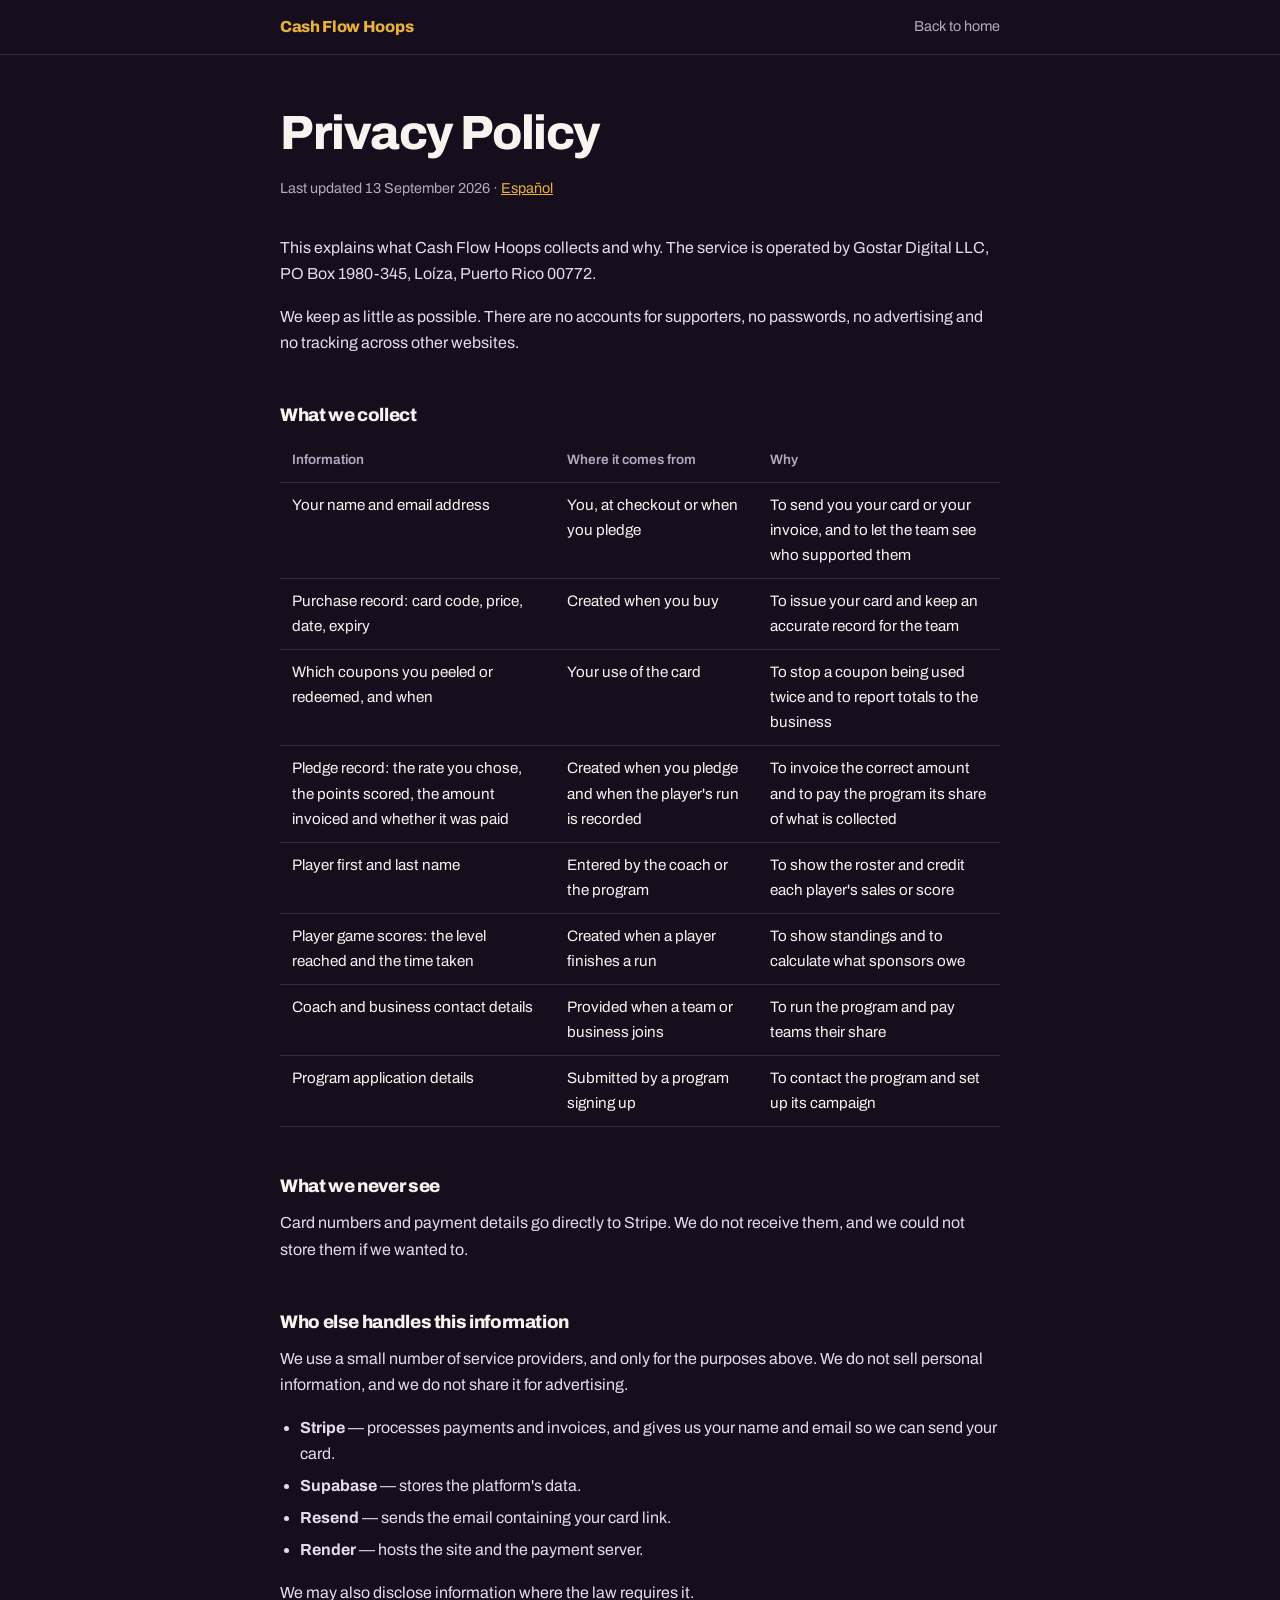
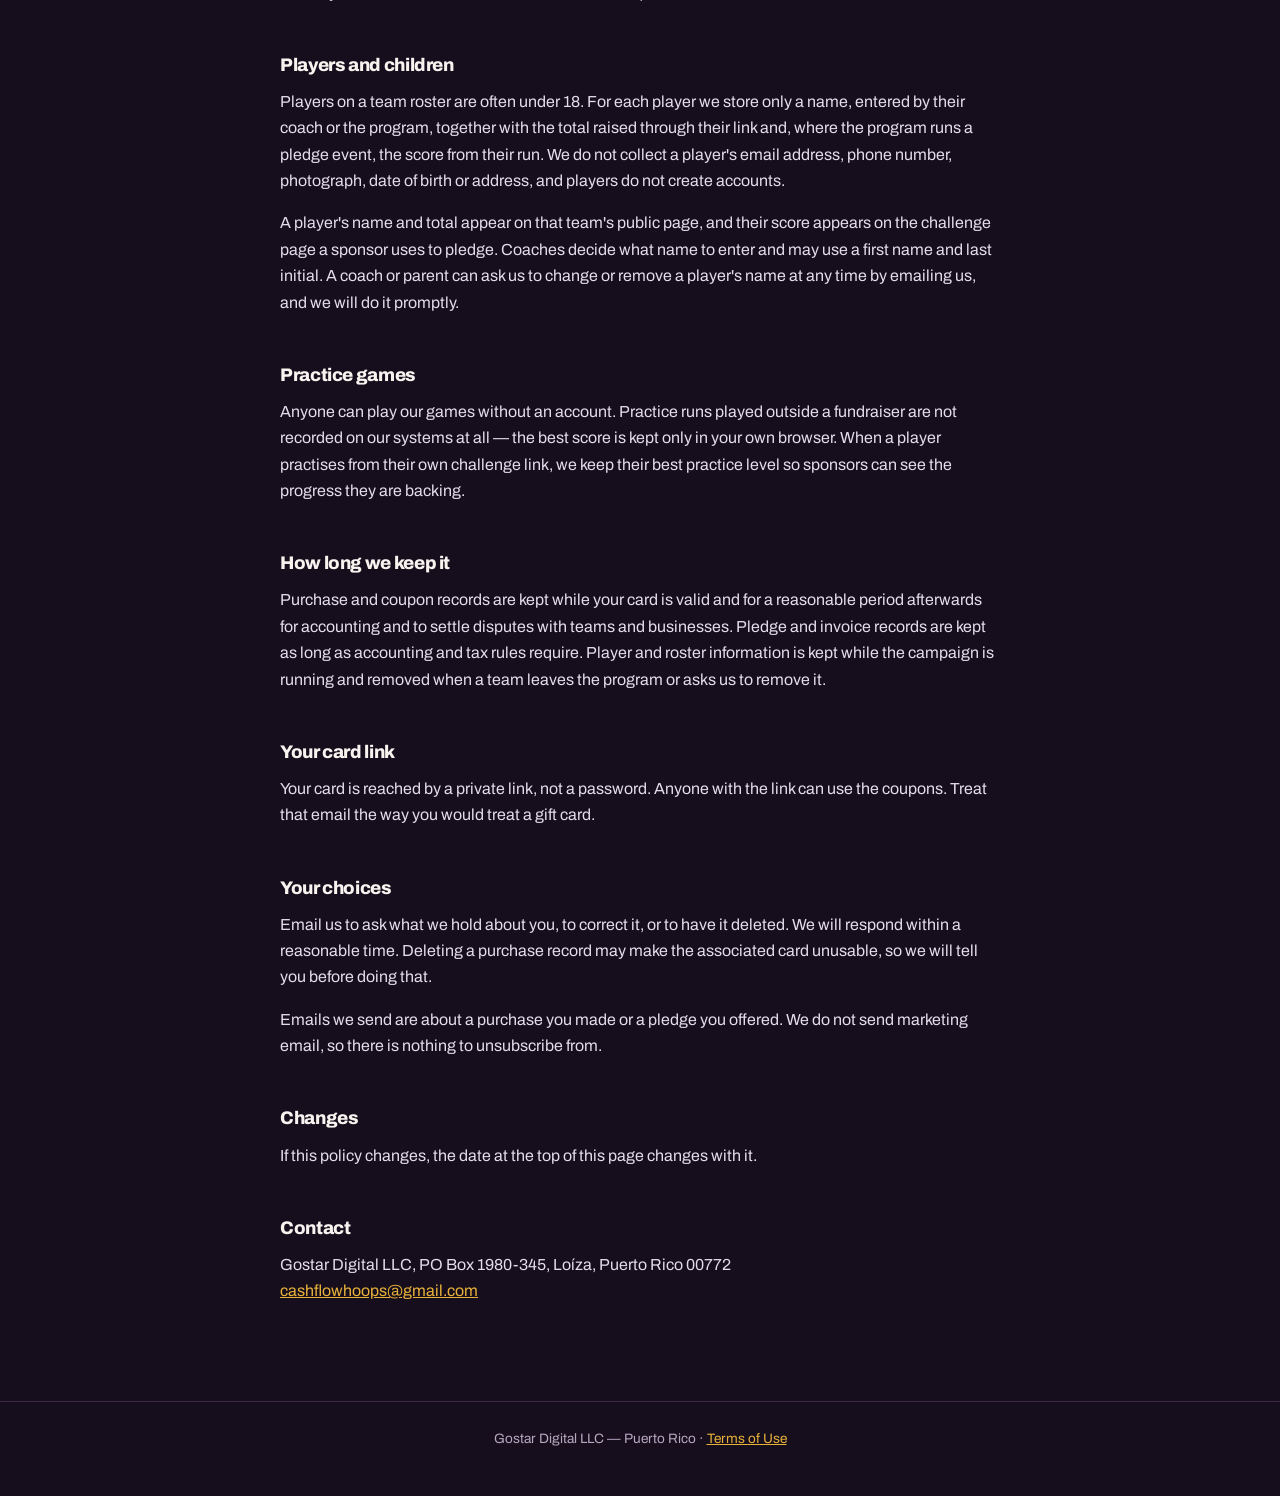
==== privacy.html @ d95db7e6 "Update privacy policy details and links" ====
<!doctype html>
<html lang="en">
<head>
<meta charset="utf-8">
<meta name="viewport" content="width=device-width,initial-scale=1">
<title>Privacy Policy — Cash Flow Hoops</title>
<link rel="preconnect" href="https://fonts.googleapis.com">
<link rel="preconnect" href="https://fonts.gstatic.com" crossorigin>
<link href="https://fonts.googleapis.com/css2?family=Archivo:wght@400;500;600;800&display=swap" rel="stylesheet">
<style>
:root{--ink:#160E1C;--line:#3A2647;--gold:#E8B23A;--paper:#F7F3EF;--mute:#B7A8C2}
*{box-sizing:border-box}
body{margin:0;background:var(--ink);color:var(--paper);font-family:Archivo,system-ui,sans-serif;font-size:16px;line-height:1.65}
.wrap{width:min(720px,92vw);margin:0 auto}
nav{border-bottom:1px solid var(--line)}
.navin{display:flex;align-items:center;justify-content:space-between;padding:14px 0}
.mark{font-weight:800;letter-spacing:-.02em;text-decoration:none}
.mark em{font-style:normal;color:var(--gold)}
.navin a.back{color:var(--mute);text-decoration:none;font-size:.9rem}
.navin a.back:hover{color:var(--paper)}
main{padding:54px 0 80px}
h1{font-size:clamp(2.1rem,5vw,3rem);font-weight:800;letter-spacing:-.03em;line-height:1;margin:0 0 .4em}
h2{font-size:1.14rem;font-weight:800;letter-spacing:-.02em;margin:2.4em 0 .5em}
p,li{color:#E4DCEA}
p{margin:0 0 1em}
ul{padding-left:20px;margin:0 0 1em}
li{margin:.35em 0}
.date{color:var(--mute);font-size:.9rem;margin-bottom:2.4em}
a{color:var(--gold)}
table{width:100%;border-collapse:collapse;margin:0 0 1.4em;font-size:.95rem}
th,td{text-align:left;padding:10px 12px;border-bottom:1px solid var(--line);vertical-align:top}
th{color:var(--mute);font-weight:600;font-size:.85rem}
footer{border-top:1px solid var(--line);padding:26px 0 46px;color:var(--mute);font-size:.85rem;text-align:center}
</style>
</head>
<body>

<nav><div class="wrap navin">
  <a class="mark" href="https://hoops.money/teams.html">Cash Flow <em>Hoops</em></a>
  <a class="back" href="https://hoops.money/teams.html">Back to home</a>
</div></nav>

<main class="wrap">
  <h1>Privacy Policy</h1>
  <p class="date">Last updated 13 September 2026 · <a href="privacy-es.html">Español</a></p>

  <p>This explains what Cash Flow Hoops collects and why. The service is operated by Gostar Digital LLC, PO Box 1980-345, Loíza, Puerto Rico 00772.</p>
  <p>We keep as little as possible. There are no accounts for supporters, no passwords, no advertising and no tracking across other websites.</p>

  <h2>What we collect</h2>
  <table>
    <tr><th>Information</th><th>Where it comes from</th><th>Why</th></tr>
    <tr><td>Your name and email address</td><td>You, at checkout or when you pledge</td><td>To send you your card or your invoice, and to let the team see who supported them</td></tr>
    <tr><td>Purchase record: card code, price, date, expiry</td><td>Created when you buy</td><td>To issue your card and keep an accurate record for the team</td></tr>
    <tr><td>Which coupons you peeled or redeemed, and when</td><td>Your use of the card</td><td>To stop a coupon being used twice and to report totals to the business</td></tr>
    <tr><td>Pledge record: the rate you chose, the points scored, the amount invoiced and whether it was paid</td><td>Created when you pledge and when the player's run is recorded</td><td>To invoice the correct amount and to pay the program its share of what is collected</td></tr>
    <tr><td>Player first and last name</td><td>Entered by the coach or the program</td><td>To show the roster and credit each player's sales or score</td></tr>
    <tr><td>Player game scores: the level reached and the time taken</td><td>Created when a player finishes a run</td><td>To show standings and to calculate what sponsors owe</td></tr>
    <tr><td>Coach and business contact details</td><td>Provided when a team or business joins</td><td>To run the program and pay teams their share</td></tr>
    <tr><td>Program application details</td><td>Submitted by a program signing up</td><td>To contact the program and set up its campaign</td></tr>
  </table>

  <h2>What we never see</h2>
  <p>Card numbers and payment details go directly to Stripe. We do not receive them, and we could not store them if we wanted to.</p>

  <h2>Who else handles this information</h2>
  <p>We use a small number of service providers, and only for the purposes above. We do not sell personal information, and we do not share it for advertising.</p>
  <ul>
    <li><strong>Stripe</strong> — processes payments and invoices, and gives us your name and email so we can send your card.</li>
    <li><strong>Supabase</strong> — stores the platform's data.</li>
    <li><strong>Resend</strong> — sends the email containing your card link.</li>
    <li><strong>Render</strong> — hosts the site and the payment server.</li>
  </ul>
  <p>We may also disclose information where the law requires it.</p>

  <h2>Players and children</h2>
  <p>Players on a team roster are often under 18. For each player we store only a name, entered by their coach or the program, together with the total raised through their link and, where the program runs a pledge event, the score from their run. We do not collect a player's email address, phone number, photograph, date of birth or address, and players do not create accounts.</p>
  <p>A player's name and total appear on that team's public page, and their score appears on the challenge page a sponsor uses to pledge. Coaches decide what name to enter and may use a first name and last initial. A coach or parent can ask us to change or remove a player's name at any time by emailing us, and we will do it promptly.</p>

  <h2>Practice games</h2>
  <p>Anyone can play our games without an account. Practice runs played outside a fundraiser are not recorded on our systems at all — the best score is kept only in your own browser. When a player practises from their own challenge link, we keep their best practice level so sponsors can see the progress they are backing.</p>

  <h2>How long we keep it</h2>
  <p>Purchase and coupon records are kept while your card is valid and for a reasonable period afterwards for accounting and to settle disputes with teams and businesses. Pledge and invoice records are kept as long as accounting and tax rules require. Player and roster information is kept while the campaign is running and removed when a team leaves the program or asks us to remove it.</p>

  <h2>Your card link</h2>
  <p>Your card is reached by a private link, not a password. Anyone with the link can use the coupons. Treat that email the way you would treat a gift card.</p>

  <h2>Your choices</h2>
  <p>Email us to ask what we hold about you, to correct it, or to have it deleted. We will respond within a reasonable time. Deleting a purchase record may make the associated card unusable, so we will tell you before doing that.</p>
  <p>Emails we send are about a purchase you made or a pledge you offered. We do not send marketing email, so there is nothing to unsubscribe from.</p>

  <h2>Changes</h2>
  <p>If this policy changes, the date at the top of this page changes with it.</p>

  <h2>Contact</h2>
  <p>Gostar Digital LLC, PO Box 1980-345, Loíza, Puerto Rico 00772<br>
  <a href="mailto:cashflowhoops@gmail.com">cashflowhoops@gmail.com</a></p>
</main>

<footer><div class="wrap">
  Gostar Digital LLC — Puerto Rico · <a href="terms.html">Terms of Use</a>
</div></footer>

</body>
</html>
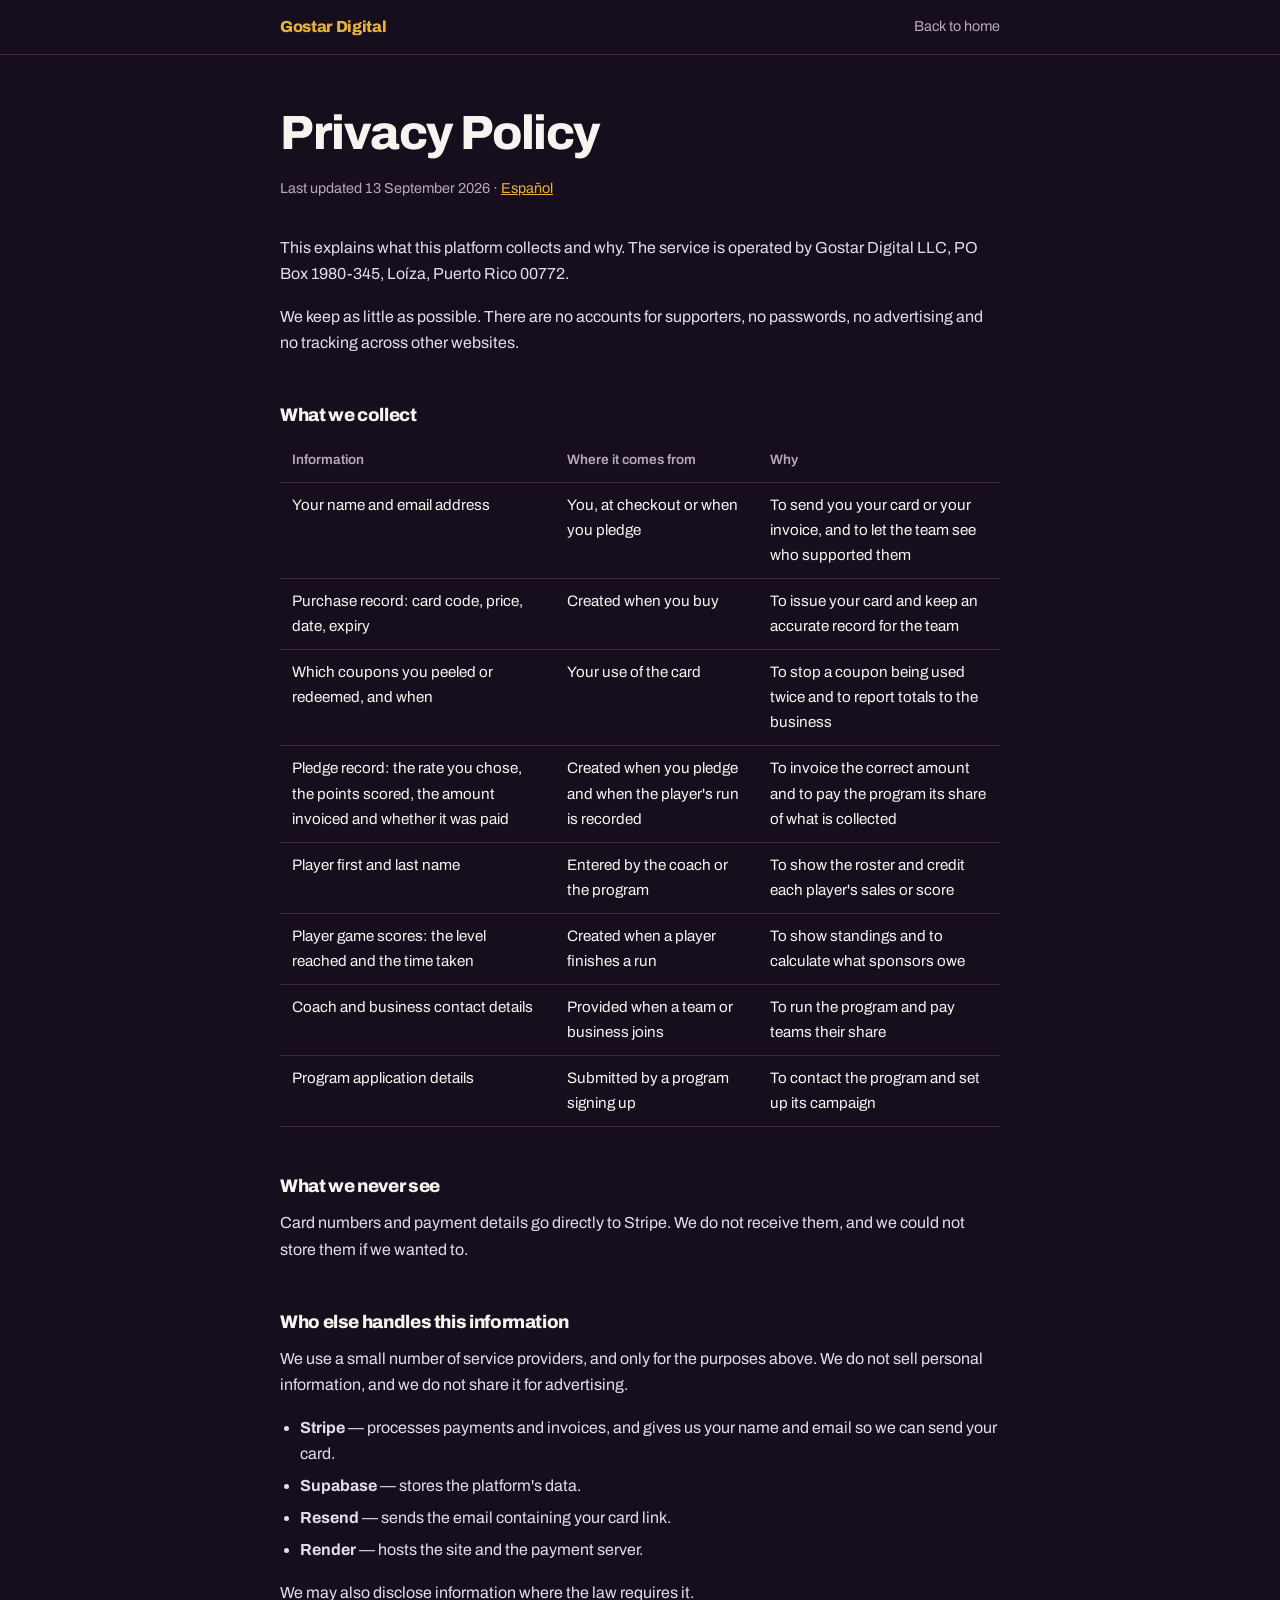
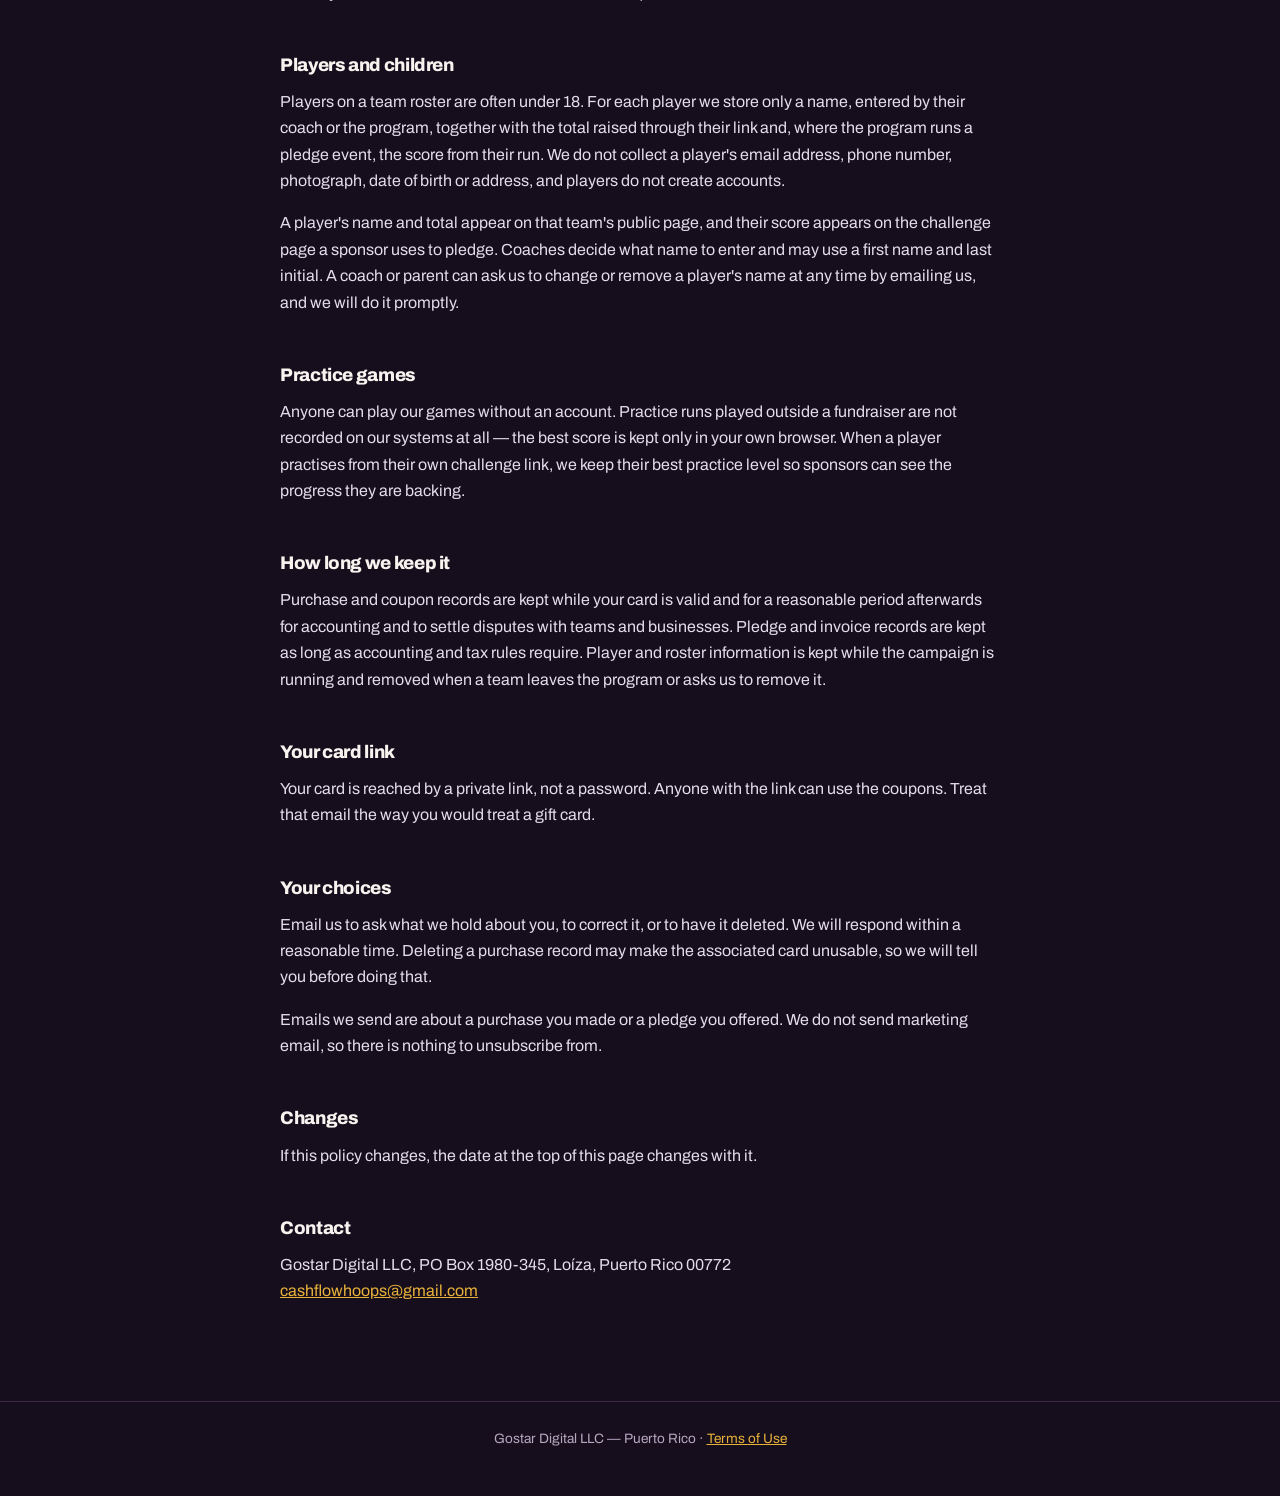
==== commit 42a915d4: "Update privacy policy branding and content" ====
--- a/privacy.html
+++ b/privacy.html
@@ -3,7 +3,7 @@
 <head>
 <meta charset="utf-8">
 <meta name="viewport" content="width=device-width,initial-scale=1">
-<title>Privacy Policy — Cash Flow Hoops</title>
+<title>Privacy Policy — Gostar Digital</title>
 <link rel="preconnect" href="https://fonts.googleapis.com">
 <link rel="preconnect" href="https://fonts.gstatic.com" crossorigin>
 <link href="https://fonts.googleapis.com/css2?family=Archivo:wght@400;500;600;800&display=swap" rel="stylesheet">
@@ -36,15 +36,15 @@
 <body>
 
 <nav><div class="wrap navin">
-  <a class="mark" href="https://hoops.money/teams.html">Cash Flow <em>Hoops</em></a>
-  <a class="back" href="https://hoops.money/teams.html">Back to home</a>
+  <a class="mark" href="https://gostardigital.com/">Gostar <em>Digital</em></a>
+  <a class="back" href="https://gostardigital.com/">Back to home</a>
 </div></nav>
 
 <main class="wrap">
   <h1>Privacy Policy</h1>
   <p class="date">Last updated 13 September 2026 · <a href="privacy-es.html">Español</a></p>
 
-  <p>This explains what Cash Flow Hoops collects and why. The service is operated by Gostar Digital LLC, PO Box 1980-345, Loíza, Puerto Rico 00772.</p>
+  <p>This explains what this platform collects and why. The service is operated by Gostar Digital LLC, PO Box 1980-345, Loíza, Puerto Rico 00772.</p>
   <p>We keep as little as possible. There are no accounts for supporters, no passwords, no advertising and no tracking across other websites.</p>
 
   <h2>What we collect</h2>
